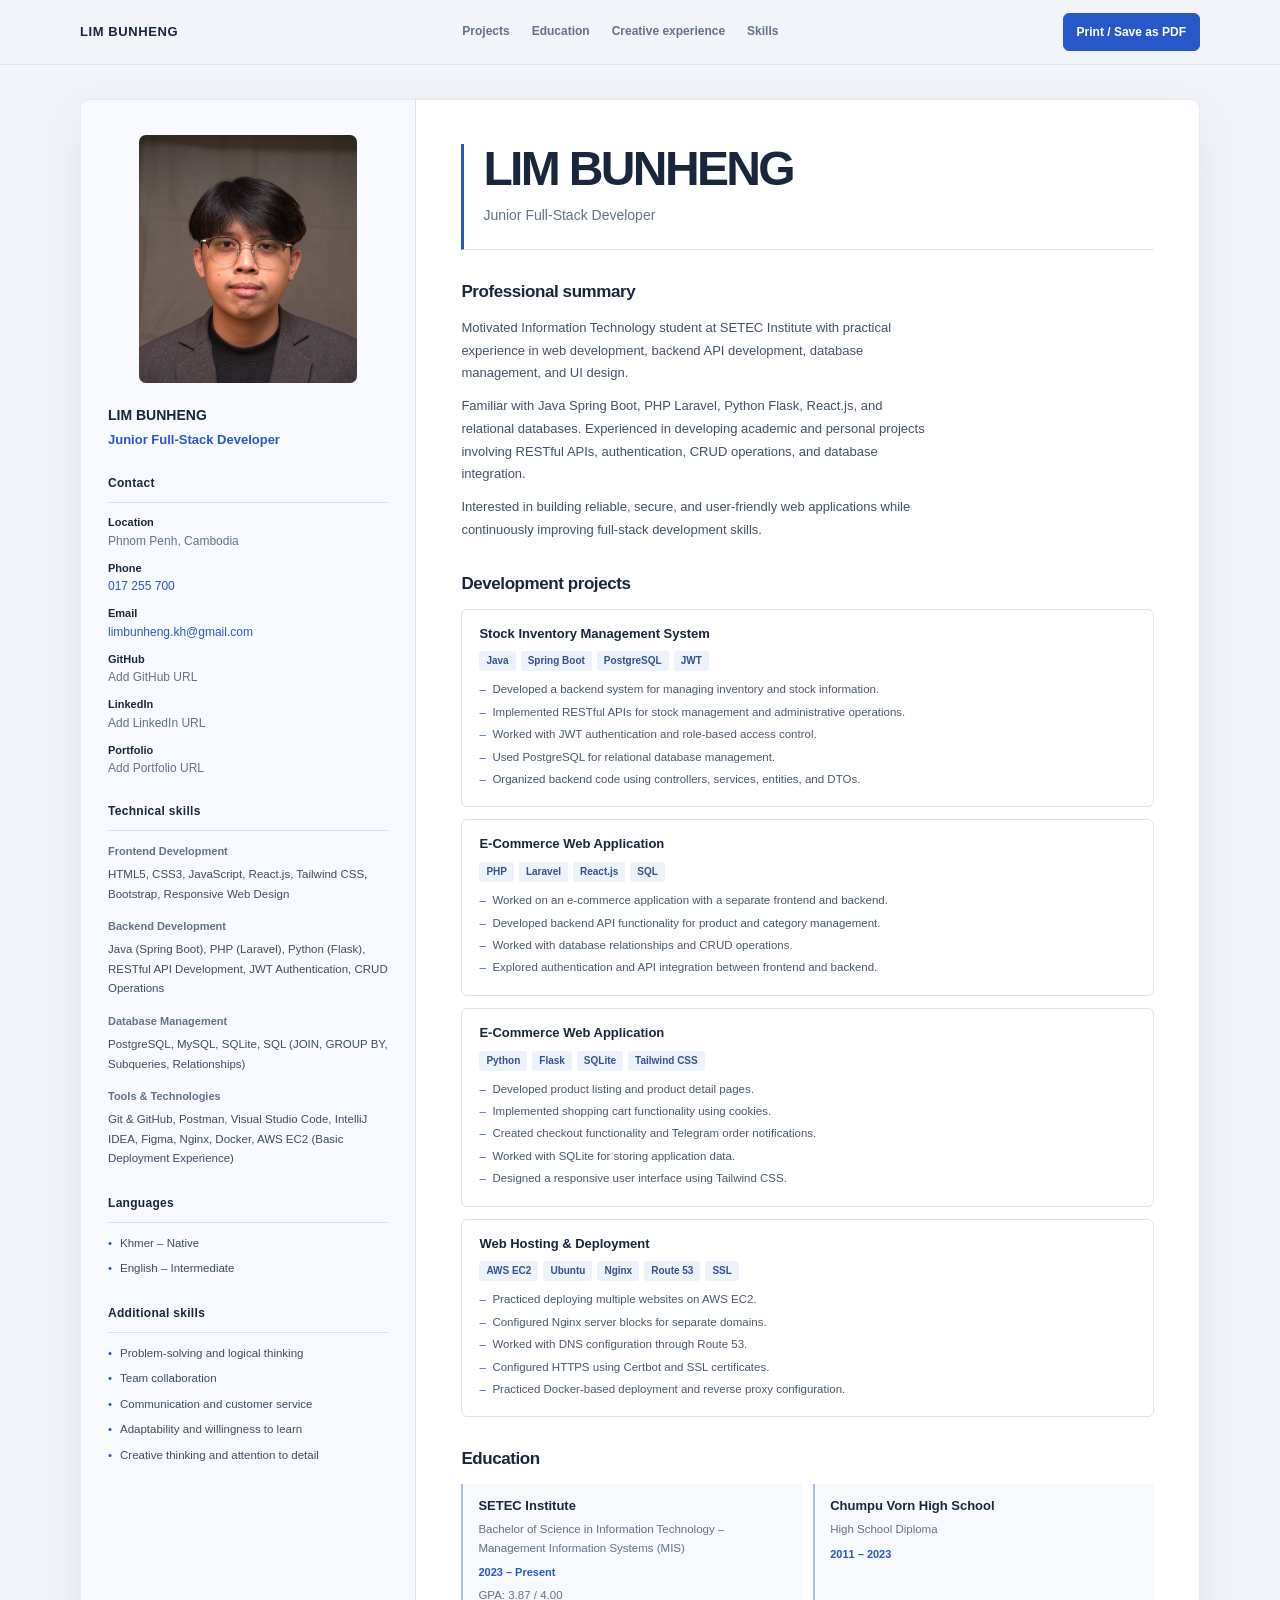
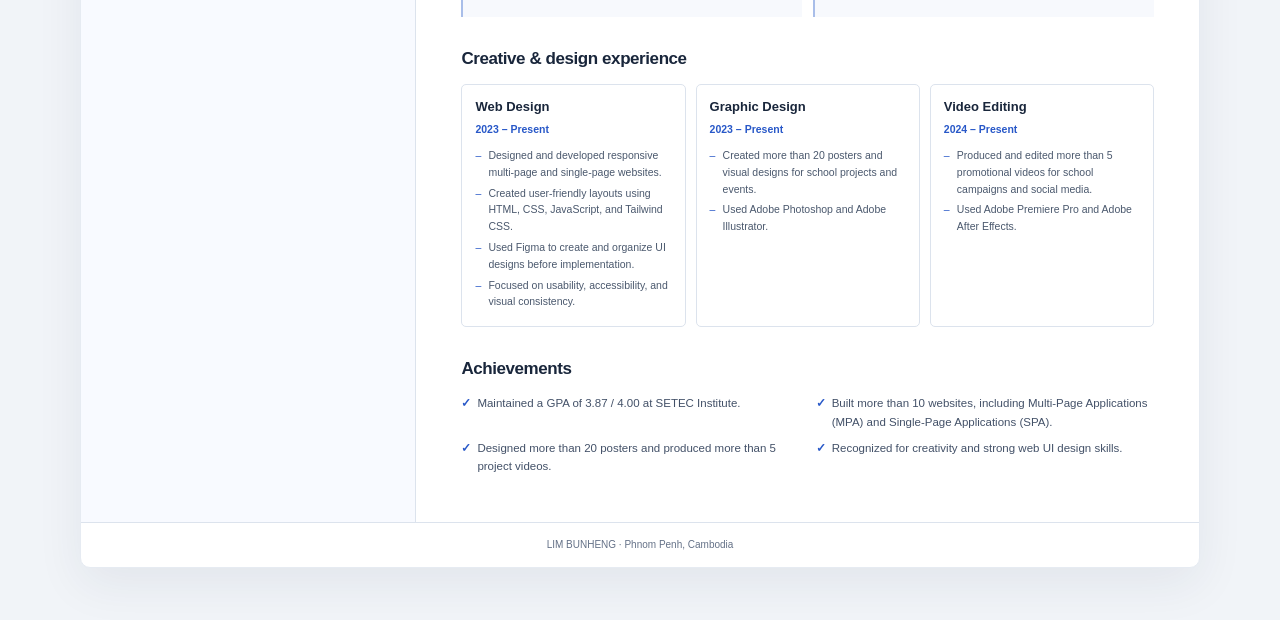
==== cv.html @ d95c737e "portfolio" ====
<!doctype html>
<html lang="en">
  <head>
    <meta charset="utf-8">
    <meta name="viewport" content="width=device-width, initial-scale=1">
    <meta name="theme-color" content="#f1f4f8">
    <meta name="description" content="LIM BUNHENG — Junior Full-Stack Developer in Phnom Penh, Cambodia.">
    <title>LIM BUNHENG | Junior Full-Stack Developer</title>
    <style>
      :root {
        color-scheme: light;
        --ink: #19263b;
        --muted: #647187;
        --accent: #2858c8;
        --accent-dark: #1d459f;
        --paper: #ffffff;
        --canvas: #f1f4f8;
        --tint: #edf2fb;
        --line: #dce3ed;
        --sidebar: #f8faff;
        --page-width: 1120px;
        --sans: "Aptos", "Segoe UI", "Helvetica Neue", Arial, sans-serif;
      }

      *,
      *::before,
      *::after {
        box-sizing: border-box;
      }

      html {
        scroll-behavior: smooth;
        scroll-padding-top: 84px;
      }

      body {
        margin: 0;
        background: var(--canvas);
        color: var(--ink);
        font-family: var(--sans);
        font-size: 15px;
        line-height: 1.65;
        -webkit-font-smoothing: antialiased;
      }

      a {
        color: var(--accent);
        text-decoration-thickness: 1px;
        text-underline-offset: 3px;
        transition: color 160ms ease, border-color 160ms ease, background 160ms ease;
      }

      a:hover {
        color: var(--accent-dark);
      }

      a:focus-visible,
      button:focus-visible {
        outline: 3px solid #89a9f3;
        outline-offset: 3px;
      }

      .site-header {
        position: sticky;
        z-index: 5;
        top: 0;
        background: rgb(241 244 248 / 94%);
        border-bottom: 1px solid rgb(220 227 237 / 85%);
        backdrop-filter: blur(12px);
      }

      .nav {
        display: flex;
        width: min(var(--page-width), calc(100% - 48px));
        min-height: 64px;
        align-items: center;
        justify-content: space-between;
        gap: 20px;
        margin: 0 auto;
      }

      .nav-name {
        color: var(--ink);
        font-size: 13px;
        font-weight: 750;
        letter-spacing: 0.045em;
        text-decoration: none;
        white-space: nowrap;
      }

      .nav-links {
        display: flex;
        align-items: center;
        justify-content: flex-end;
        gap: 22px;
      }

      .nav-links a {
        color: var(--muted);
        font-size: 12px;
        font-weight: 600;
        text-decoration: none;
      }

      .nav-links a:hover {
        color: var(--accent);
      }

      .print-button {
        min-height: 38px;
        padding: 8px 13px;
        border: 1px solid var(--accent);
        border-radius: 6px;
        background: var(--accent);
        color: #fff;
        cursor: pointer;
        font: 650 12px var(--sans);
        white-space: nowrap;
      }

      .print-button:hover {
        border-color: var(--accent-dark);
        background: var(--accent-dark);
        color: #fff;
      }

      .page {
        width: min(var(--page-width), calc(100% - 48px));
        margin: 34px auto 52px;
        overflow: hidden;
        border: 1px solid #e6ebf2;
        border-radius: 10px;
        background: var(--paper);
        box-shadow: 0 16px 48px rgb(27 43 70 / 7%);
      }

      .resume {
        display: grid;
        grid-template-columns: minmax(245px, 30%) minmax(0, 1fr);
        align-items: stretch;
      }

      .sidebar {
        padding: 35px 27px 38px;
        background: var(--sidebar);
        border-right: 1px solid var(--line);
      }

      .portrait {
        display: block;
        width: 100%;
        max-width: 218px;
        aspect-ratio: 4 / 4.55;
        margin: 0 auto 23px;
        border-radius: 7px;
        background: #e2e7ef;
        object-fit: cover;
        object-position: center 39%;
      }

      .side-title {
        margin: 0;
        color: var(--ink);
        font-size: 14px;
        font-weight: 720;
        line-height: 1.35;
      }

      .side-role {
        margin: 5px 0 20px;
        color: var(--accent);
        font-size: 13px;
        font-weight: 620;
        line-height: 1.5;
      }

      .side-section {
        margin-top: 25px;
      }

      .side-heading {
        margin: 0 0 11px;
        padding-bottom: 8px;
        border-bottom: 1px solid var(--line);
        color: var(--ink);
        font-size: 12px;
        font-weight: 720;
        letter-spacing: 0.025em;
      }

      .contact-list,
      .plain-list,
      .achievement-list,
      .project-points {
        margin: 0;
        padding: 0;
        list-style: none;
      }

      .contact-list li {
        margin: 0 0 10px;
        color: var(--muted);
        font-size: 12px;
        line-height: 1.5;
        overflow-wrap: anywhere;
      }

      .contact-label {
        display: block;
        margin-bottom: 1px;
        color: var(--ink);
        font-size: 11px;
        font-weight: 700;
      }

      .contact-list a {
        text-decoration: none;
      }

      .contact-list a:hover {
        text-decoration: underline;
      }

      .placeholder-link {
        color: var(--muted);
        text-decoration: underline dotted;
        text-underline-offset: 3px;
      }

      .skill-group + .skill-group {
        margin-top: 13px;
      }

      .skill-group h4 {
        margin: 0 0 5px;
        color: var(--muted);
        font-size: 11px;
        font-weight: 700;
      }

      .skill-group p,
      .plain-list li {
        margin: 0;
        color: #3e4c61;
        font-size: 11.5px;
        line-height: 1.7;
      }

      .plain-list li {
        position: relative;
        margin: 0 0 6px;
        padding-left: 12px;
      }

      .plain-list li::before {
        position: absolute;
        top: 0;
        left: 0;
        color: var(--accent);
        content: "•";
      }

      .main-content {
        min-width: 0;
        padding: 44px 45px 46px;
      }

      .profile-heading {
        margin-bottom: 26px;
        padding: 0 0 22px 19px;
        border-bottom: 1px solid var(--line);
        border-left: 3px solid var(--accent);
      }

      h1 {
        margin: 0;
        font-size: clamp(32px, 4.5vw, 48px);
        font-weight: 760;
        letter-spacing: -0.055em;
        line-height: 1.06;
      }

      .profile-heading p {
        margin: 9px 0 0;
        color: var(--muted);
        font-size: 14px;
      }

      .section {
        margin-top: 31px;
        scroll-margin-top: 84px;
      }

      .section:first-child {
        margin-top: 0;
      }

      .section-heading {
        margin: 0 0 13px;
        color: var(--ink);
        font-size: 17px;
        font-weight: 730;
        letter-spacing: -0.025em;
        line-height: 1.35;
      }

      .summary p {
        max-width: 66ch;
        margin: 0 0 10px;
        color: #435168;
        font-size: 13px;
        line-height: 1.75;
      }

      .project-list {
        display: grid;
        gap: 12px;
      }

      .project-card {
        padding: 15px 17px 14px;
        border: 1px solid var(--line);
        border-radius: 6px;
        background: #fff;
        transition: border-color 160ms ease, background 160ms ease, transform 160ms ease;
      }

      .project-card:hover {
        transform: translateY(-2px);
        border-color: #b6c8ed;
        background: #fcfdff;
      }

      .project-card h3,
      .experience-card h3,
      .education-card h3 {
        margin: 0;
        color: var(--ink);
        font-size: 13px;
        font-weight: 720;
        line-height: 1.45;
      }

      .technology-list {
        display: flex;
        flex-wrap: wrap;
        gap: 5px;
        margin: 8px 0 9px;
      }

      .technology-list span {
        padding: 2px 7px;
        border-radius: 3px;
        background: var(--tint);
        color: #34518d;
        font-size: 10px;
        font-weight: 620;
        line-height: 1.6;
      }

      .project-points li,
      .experience-card li {
        position: relative;
        margin: 0 0 4px;
        padding-left: 13px;
        color: #4a586d;
        font-size: 11.5px;
        line-height: 1.6;
      }

      .project-points li::before,
      .experience-card li::before {
        position: absolute;
        top: 0;
        left: 0;
        color: var(--accent);
        content: "–";
      }

      .education-list {
        display: grid;
        grid-template-columns: 1fr 1fr;
        gap: 11px;
      }

      .education-card {
        padding: 13px 15px;
        border-left: 2px solid #a9bee9;
        background: #f7f9fd;
      }

      .education-card p {
        margin: 4px 0 0;
        color: var(--muted);
        font-size: 11.5px;
        line-height: 1.6;
      }

      .education-card .education-period {
        margin-top: 7px;
        color: var(--accent);
        font-size: 11px;
        font-weight: 650;
      }

      .experience-list {
        display: grid;
        grid-template-columns: repeat(3, minmax(0, 1fr));
        gap: 10px;
      }

      .experience-card {
        padding: 13px 13px 12px;
        border: 1px solid var(--line);
        border-radius: 5px;
      }

      .experience-card .period {
        display: block;
        margin: 4px 0 9px;
        color: var(--accent);
        font-size: 10.5px;
        font-weight: 620;
      }

      .experience-card ul {
        margin: 0;
        padding: 0;
        list-style: none;
      }

      .experience-card li {
        font-size: 10.5px;
      }

      .achievement-list {
        display: grid;
        grid-template-columns: 1fr 1fr;
        gap: 8px 16px;
      }

      .achievement-list li {
        position: relative;
        padding-left: 16px;
        color: #435168;
        font-size: 11.5px;
        line-height: 1.6;
      }

      .achievement-list li::before {
        position: absolute;
        left: 0;
        color: var(--accent);
        content: "✓";
        font-weight: 750;
      }

      .footer {
        padding: 14px 20px;
        border-top: 1px solid var(--line);
        color: var(--muted);
        font-size: 10px;
        text-align: center;
      }

      @media (max-width: 800px) {
        .page {
          margin-top: 22px;
        }

        .resume {
          grid-template-columns: minmax(210px, 31%) minmax(0, 1fr);
        }

        .sidebar {
          padding: 27px 20px 30px;
        }

        .main-content {
          padding: 35px 28px 38px;
        }

        .nav-links {
          gap: 13px;
        }

        .experience-list {
          grid-template-columns: 1fr;
        }
      }

      @media (max-width: 620px) {
        body {
          font-size: 14px;
        }

        .nav {
          width: calc(100% - 32px);
          min-height: 58px;
          flex-wrap: wrap;
          gap: 9px 14px;
          padding: 10px 0;
        }

        .nav-name {
          font-size: 12px;
        }

        .nav-links {
          order: 3;
          width: 100%;
          justify-content: space-between;
          gap: 8px;
        }

        .nav-links a {
          font-size: 11px;
        }

        .print-button {
          min-height: 34px;
          padding: 6px 10px;
          font-size: 11px;
        }

        .page {
          width: calc(100% - 24px);
          margin: 14px auto 28px;
          border-radius: 7px;
        }

        .resume {
          grid-template-columns: 1fr;
        }

        .sidebar {
          display: grid;
          grid-template-columns: minmax(90px, 118px) minmax(0, 1fr);
          align-items: center;
          column-gap: 18px;
          padding: 22px 21px 24px;
          border-right: 0;
          border-bottom: 1px solid var(--line);
        }

        .portrait {
          grid-column: 1;
          grid-row: 1 / span 2;
          width: 100%;
          margin: 0;
          aspect-ratio: 1 / 1.22;
        }

        .identity {
          align-self: end;
        }

        .side-role {
          margin-bottom: 0;
        }

        .side-section {
          grid-column: 1 / -1;
          margin-top: 21px;
        }

        .side-section.contact-section {
          margin-top: 18px;
        }

        .contact-list {
          display: grid;
          grid-template-columns: 1fr 1fr;
          gap: 0 14px;
        }

        .main-content {
          padding: 30px 22px 33px;
        }

        .profile-heading {
          margin-bottom: 23px;
        }

        h1 {
          font-size: clamp(32px, 9vw, 42px);
        }

        .education-list,
        .achievement-list {
          grid-template-columns: 1fr;
        }

        .experience-list {
          grid-template-columns: 1fr;
        }
      }

      @media (max-width: 380px) {
        .sidebar {
          grid-template-columns: 88px minmax(0, 1fr);
          column-gap: 13px;
          padding-right: 16px;
          padding-left: 16px;
        }

        .contact-list {
          grid-template-columns: 1fr;
        }

        .main-content {
          padding-right: 17px;
          padding-left: 17px;
        }
      }

      @media (prefers-reduced-motion: reduce) {
        *,
        *::before,
        *::after {
          scroll-behavior: auto !important;
          transition-duration: 0.01ms !important;
        }
      }

      @page {
        size: auto;
        margin: 12mm;
      }

      @media print {
        :root {
          --ink: #172033;
          --muted: #465166;
          --accent: #234ca4;
          --line: #d4d9e1;
          --sidebar: #fff;
          --tint: #f0f3f8;
        }

        html,
        body {
          width: auto;
          background: #fff !important;
          color: #172033 !important;
          font-size: 9.5pt;
          print-color-adjust: exact;
          -webkit-print-color-adjust: exact;
        }

        .site-header,
        .print-button {
          display: none !important;
        }

        .page {
          width: 100%;
          max-width: none;
          margin: 0;
          overflow: visible;
          border: 0;
          border-radius: 0;
          box-shadow: none;
        }

        .resume {
          grid-template-columns: 28% minmax(0, 1fr);
        }

        .sidebar {
          padding: 18px 16px 20px;
          border-right: 1px solid #d4d9e1;
        }

        .portrait {
          max-width: 175px;
          margin-bottom: 16px;
        }

        .main-content {
          padding: 21px 25px 24px;
        }

        .profile-heading {
          margin-bottom: 19px;
        }

        h1 {
          font-size: 27pt;
        }

        .section {
          margin-top: 20px;
        }

        .section-heading {
          margin-bottom: 9px;
          font-size: 13pt;
        }

        .project-list {
          gap: 8px;
        }

        .project-card,
        .experience-card,
        .education-card {
          break-inside: avoid;
          page-break-inside: avoid;
        }

        .experience-list {
          grid-template-columns: repeat(3, minmax(0, 1fr));
        }

        .education-list,
        .achievement-list {
          grid-template-columns: 1fr 1fr;
        }

        .project-card:hover {
          transform: none;
          background: #fff;
        }

        a {
          color: #234ca4 !important;
        }

        .footer {
          padding: 8px 0;
        }
      }
    </style>
  </head>
  <body>
    <header class="site-header">
      <nav class="nav" aria-label="Main navigation">
        <a class="nav-name" href="#top">LIM BUNHENG</a>
        <div class="nav-links">
          <a href="#projects">Projects</a>
          <a href="#education">Education</a>
          <a href="#experience">Creative experience</a>
          <a href="#skills">Skills</a>
        </div>
        <button class="print-button" type="button" onclick="window.print()">Print / Save as PDF</button>
      </nav>
    </header>

    <main class="page" id="top">
      <div class="resume">
        <aside class="sidebar" aria-label="Profile and skills">
          <img
            class="portrait"
            src="profile.jpg"
            alt="Portrait of LIM BUNHENG"
          >
          <div class="identity">
            <h2 class="side-title">LIM BUNHENG</h2>
            <p class="side-role">Junior Full-Stack Developer</p>
          </div>

          <section class="side-section contact-section" aria-labelledby="contact-heading">
            <h3 class="side-heading" id="contact-heading">Contact</h3>
            <ul class="contact-list">
              <li><span class="contact-label">Location</span>Phnom Penh, Cambodia</li>
              <li><span class="contact-label">Phone</span><a href="tel:017255700">017 255 700</a></li>
              <li><span class="contact-label">Email</span><a href="mailto:limbunheng.kh@gmail.com">limbunheng.kh@gmail.com</a></li>
              <li><span class="contact-label">GitHub</span><a class="placeholder-link" id="github-placeholder" href="#github-placeholder">Add GitHub URL</a></li>
              <li><span class="contact-label">LinkedIn</span><a class="placeholder-link" id="linkedin-placeholder" href="#linkedin-placeholder">Add LinkedIn URL</a></li>
              <li><span class="contact-label">Portfolio</span><a class="placeholder-link" id="portfolio-placeholder" href="#portfolio-placeholder">Add Portfolio URL</a></li>
            </ul>
          </section>

          <section class="side-section" id="skills" aria-labelledby="skills-heading">
            <h3 class="side-heading" id="skills-heading">Technical skills</h3>
            <div class="skill-group">
              <h4>Frontend Development</h4>
              <p>HTML5, CSS3, JavaScript, React.js, Tailwind CSS, Bootstrap, Responsive Web Design</p>
            </div>
            <div class="skill-group">
              <h4>Backend Development</h4>
              <p>Java (Spring Boot), PHP (Laravel), Python (Flask), RESTful API Development, JWT Authentication, CRUD Operations</p>
            </div>
            <div class="skill-group">
              <h4>Database Management</h4>
              <p>PostgreSQL, MySQL, SQLite, SQL (JOIN, GROUP BY, Subqueries, Relationships)</p>
            </div>
            <div class="skill-group">
              <h4>Tools &amp; Technologies</h4>
              <p>Git &amp; GitHub, Postman, Visual Studio Code, IntelliJ IDEA, Figma, Nginx, Docker, AWS EC2 (Basic Deployment Experience)</p>
            </div>
          </section>

          <section class="side-section" aria-labelledby="languages-heading">
            <h3 class="side-heading" id="languages-heading">Languages</h3>
            <ul class="plain-list">
              <li>Khmer – Native</li>
              <li>English – Intermediate</li>
            </ul>
          </section>

          <section class="side-section" aria-labelledby="additional-heading">
            <h3 class="side-heading" id="additional-heading">Additional skills</h3>
            <ul class="plain-list">
              <li>Problem-solving and logical thinking</li>
              <li>Team collaboration</li>
              <li>Communication and customer service</li>
              <li>Adaptability and willingness to learn</li>
              <li>Creative thinking and attention to detail</li>
            </ul>
          </section>
        </aside>

        <div class="main-content">
          <header class="profile-heading">
            <h1>LIM BUNHENG</h1>
            <p>Junior Full-Stack Developer</p>
          </header>

          <section class="section summary" aria-labelledby="summary-heading">
            <h2 class="section-heading" id="summary-heading">Professional summary</h2>
            <p>Motivated Information Technology student at SETEC Institute with practical experience in web development, backend API development, database management, and UI design.</p>
            <p>Familiar with Java Spring Boot, PHP Laravel, Python Flask, React.js, and relational databases. Experienced in developing academic and personal projects involving RESTful APIs, authentication, CRUD operations, and database integration.</p>
            <p>Interested in building reliable, secure, and user-friendly web applications while continuously improving full-stack development skills.</p>
          </section>

          <section class="section" id="projects" aria-labelledby="projects-heading">
            <h2 class="section-heading" id="projects-heading">Development projects</h2>
            <div class="project-list">
              <article class="project-card">
                <h3>Stock Inventory Management System</h3>
                <div class="technology-list" aria-label="Technologies">
                  <span>Java</span><span>Spring Boot</span><span>PostgreSQL</span><span>JWT</span>
                </div>
                <ul class="project-points">
                  <li>Developed a backend system for managing inventory and stock information.</li>
                  <li>Implemented RESTful APIs for stock management and administrative operations.</li>
                  <li>Worked with JWT authentication and role-based access control.</li>
                  <li>Used PostgreSQL for relational database management.</li>
                  <li>Organized backend code using controllers, services, entities, and DTOs.</li>
                </ul>
              </article>

              <article class="project-card">
                <h3>E-Commerce Web Application</h3>
                <div class="technology-list" aria-label="Technologies">
                  <span>PHP</span><span>Laravel</span><span>React.js</span><span>SQL</span>
                </div>
                <ul class="project-points">
                  <li>Worked on an e-commerce application with a separate frontend and backend.</li>
                  <li>Developed backend API functionality for product and category management.</li>
                  <li>Worked with database relationships and CRUD operations.</li>
                  <li>Explored authentication and API integration between frontend and backend.</li>
                </ul>
              </article>

              <article class="project-card">
                <h3>E-Commerce Web Application</h3>
                <div class="technology-list" aria-label="Technologies">
                  <span>Python</span><span>Flask</span><span>SQLite</span><span>Tailwind CSS</span>
                </div>
                <ul class="project-points">
                  <li>Developed product listing and product detail pages.</li>
                  <li>Implemented shopping cart functionality using cookies.</li>
                  <li>Created checkout functionality and Telegram order notifications.</li>
                  <li>Worked with SQLite for storing application data.</li>
                  <li>Designed a responsive user interface using Tailwind CSS.</li>
                </ul>
              </article>

              <article class="project-card">
                <h3>Web Hosting &amp; Deployment</h3>
                <div class="technology-list" aria-label="Technologies">
                  <span>AWS EC2</span><span>Ubuntu</span><span>Nginx</span><span>Route 53</span><span>SSL</span>
                </div>
                <ul class="project-points">
                  <li>Practiced deploying multiple websites on AWS EC2.</li>
                  <li>Configured Nginx server blocks for separate domains.</li>
                  <li>Worked with DNS configuration through Route 53.</li>
                  <li>Configured HTTPS using Certbot and SSL certificates.</li>
                  <li>Practiced Docker-based deployment and reverse proxy configuration.</li>
                </ul>
              </article>
            </div>
          </section>

          <section class="section" id="education" aria-labelledby="education-heading">
            <h2 class="section-heading" id="education-heading">Education</h2>
            <div class="education-list">
              <article class="education-card">
                <h3>SETEC Institute</h3>
                <p>Bachelor of Science in Information Technology – Management Information Systems (MIS)</p>
                <p class="education-period">2023 – Present</p>
                <p>GPA: 3.87 / 4.00</p>
              </article>
              <article class="education-card">
                <h3>Chumpu Vorn High School</h3>
                <p>High School Diploma</p>
                <p class="education-period">2011 – 2023</p>
              </article>
            </div>
          </section>

          <section class="section" id="experience" aria-labelledby="experience-heading">
            <h2 class="section-heading" id="experience-heading">Creative &amp; design experience</h2>
            <div class="experience-list">
              <article class="experience-card">
                <h3>Web Design</h3>
                <span class="period">2023 – Present</span>
                <ul>
                  <li>Designed and developed responsive multi-page and single-page websites.</li>
                  <li>Created user-friendly layouts using HTML, CSS, JavaScript, and Tailwind CSS.</li>
                  <li>Used Figma to create and organize UI designs before implementation.</li>
                  <li>Focused on usability, accessibility, and visual consistency.</li>
                </ul>
              </article>
              <article class="experience-card">
                <h3>Graphic Design</h3>
                <span class="period">2023 – Present</span>
                <ul>
                  <li>Created more than 20 posters and visual designs for school projects and events.</li>
                  <li>Used Adobe Photoshop and Adobe Illustrator.</li>
                </ul>
              </article>
              <article class="experience-card">
                <h3>Video Editing</h3>
                <span class="period">2024 – Present</span>
                <ul>
                  <li>Produced and edited more than 5 promotional videos for school campaigns and social media.</li>
                  <li>Used Adobe Premiere Pro and Adobe After Effects.</li>
                </ul>
              </article>
            </div>
          </section>

          <section class="section" aria-labelledby="achievements-heading">
            <h2 class="section-heading" id="achievements-heading">Achievements</h2>
            <ul class="achievement-list">
              <li>Maintained a GPA of 3.87 / 4.00 at SETEC Institute.</li>
              <li>Built more than 10 websites, including Multi-Page Applications (MPA) and Single-Page Applications (SPA).</li>
              <li>Designed more than 20 posters and produced more than 5 project videos.</li>
              <li>Recognized for creativity and strong web UI design skills.</li>
            </ul>
          </section>
        </div>
      </div>
      <footer class="footer">LIM BUNHENG · Phnom Penh, Cambodia</footer>
    </main>
  </body>
</html>
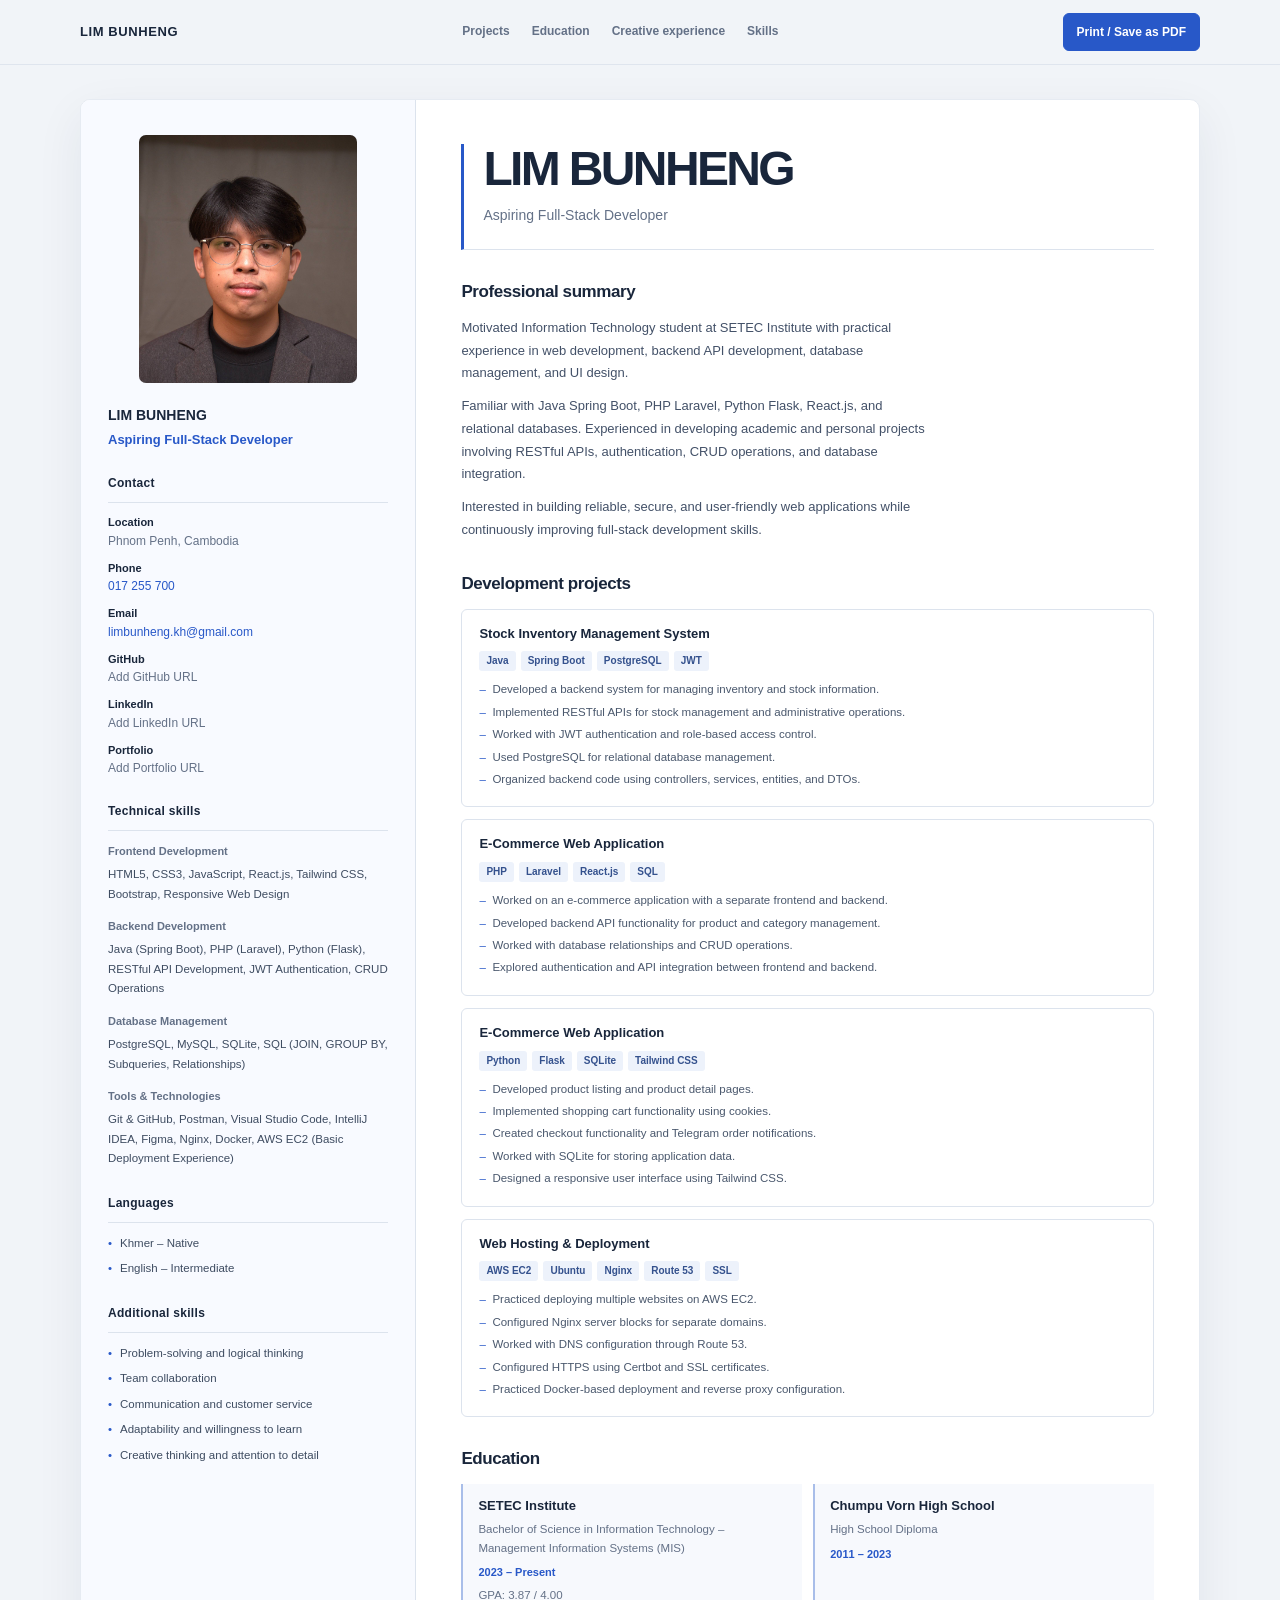
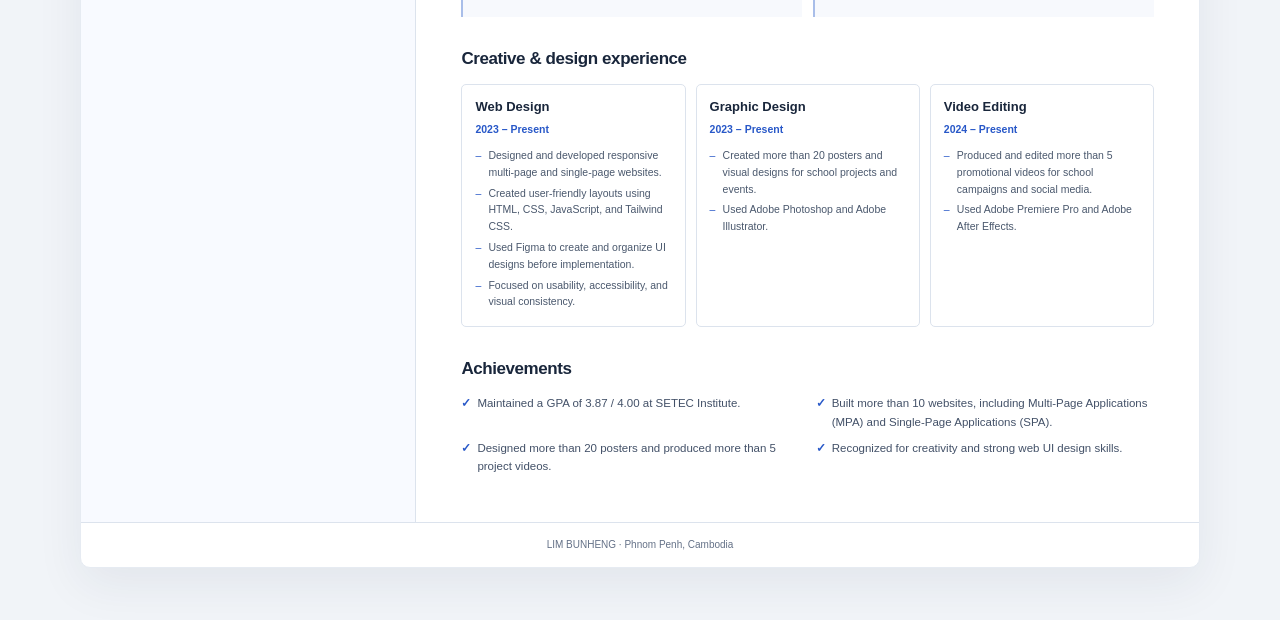
==== commit 8f12def2: "prepare for tesing" ====
--- a/cv.html
+++ b/cv.html
@@ -4,8 +4,8 @@
     <meta charset="utf-8">
     <meta name="viewport" content="width=device-width, initial-scale=1">
     <meta name="theme-color" content="#f1f4f8">
-    <meta name="description" content="LIM BUNHENG — Junior Full-Stack Developer in Phnom Penh, Cambodia.">
-    <title>LIM BUNHENG | Junior Full-Stack Developer</title>
+    <meta name="description" content="LIM BUNHENG — Aspiring Full-Stack Developer in Phnom Penh, Cambodia.">
+    <title>LIM BUNHENG | Aspiring Full-Stack Developer</title>
     <style>
       :root {
         color-scheme: light;
@@ -757,7 +757,7 @@
           >
           <div class="identity">
             <h2 class="side-title">LIM BUNHENG</h2>
-            <p class="side-role">Junior Full-Stack Developer</p>
+            <p class="side-role">Aspiring Full-Stack Developer</p>
           </div>
 
           <section class="side-section contact-section" aria-labelledby="contact-heading">
@@ -815,7 +815,7 @@
         <div class="main-content">
           <header class="profile-heading">
             <h1>LIM BUNHENG</h1>
-            <p>Junior Full-Stack Developer</p>
+            <p>Aspiring Full-Stack Developer</p>
           </header>
 
           <section class="section summary" aria-labelledby="summary-heading">
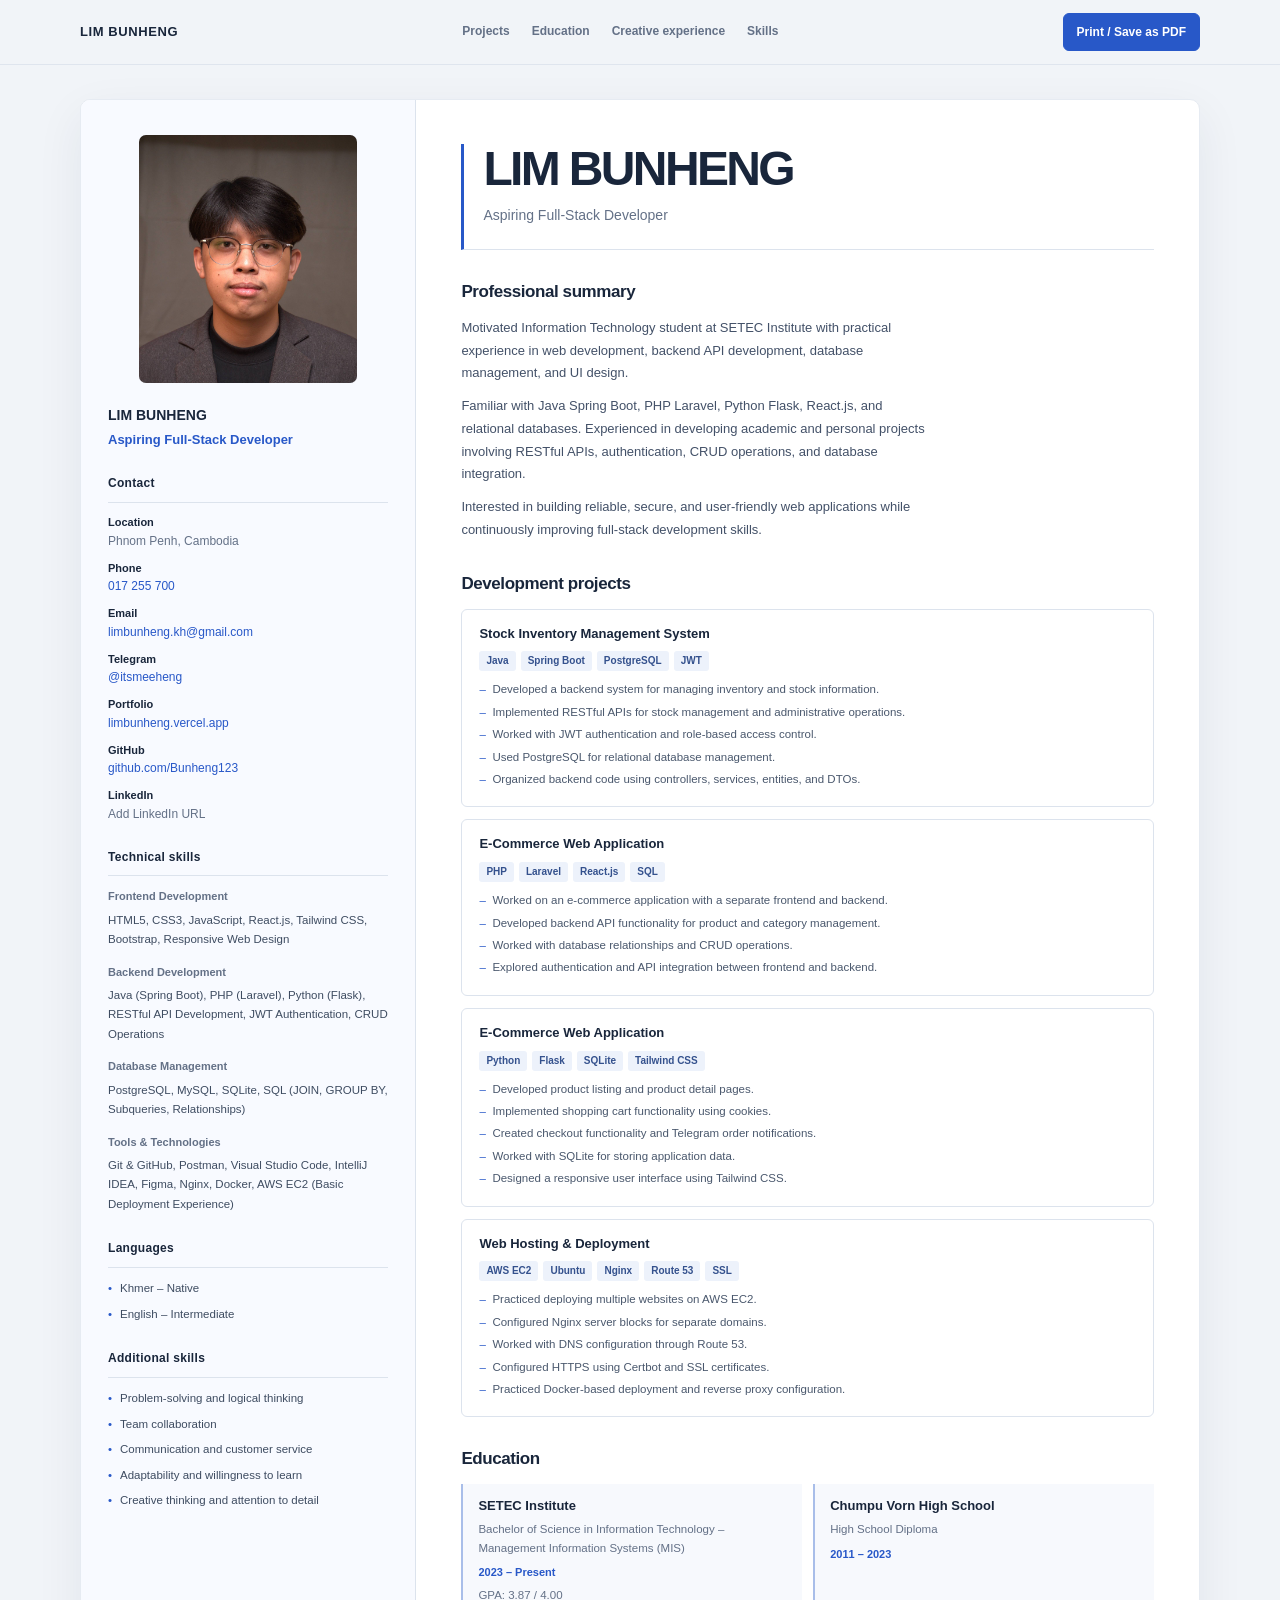
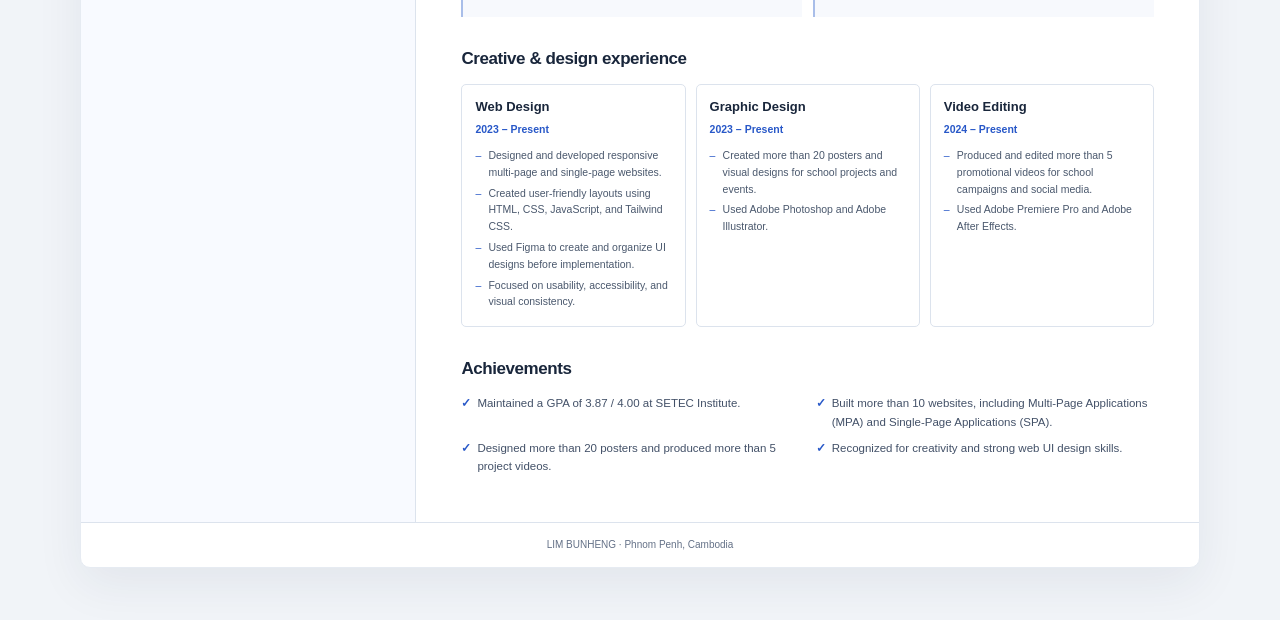
==== commit 37707100: "app project later" ====
--- a/cv.html
+++ b/cv.html
@@ -766,9 +766,10 @@
               <li><span class="contact-label">Location</span>Phnom Penh, Cambodia</li>
               <li><span class="contact-label">Phone</span><a href="tel:017255700">017 255 700</a></li>
               <li><span class="contact-label">Email</span><a href="mailto:limbunheng.kh@gmail.com">limbunheng.kh@gmail.com</a></li>
-              <li><span class="contact-label">GitHub</span><a class="placeholder-link" id="github-placeholder" href="#github-placeholder">Add GitHub URL</a></li>
+              <li><span class="contact-label">Telegram</span><a href="https://t.me/itsmeeheng" target="_blank" rel="noopener noreferrer">@itsmeeheng</a></li>
+              <li><span class="contact-label">Portfolio</span><a href="https://limbunheng.vercel.app" target="_blank" rel="noopener noreferrer">limbunheng.vercel.app</a></li>
+              <li><span class="contact-label">GitHub</span><a href="https://github.com/Bunheng123" target="_blank" rel="noopener noreferrer">github.com/Bunheng123</a></li>
               <li><span class="contact-label">LinkedIn</span><a class="placeholder-link" id="linkedin-placeholder" href="#linkedin-placeholder">Add LinkedIn URL</a></li>
-              <li><span class="contact-label">Portfolio</span><a class="placeholder-link" id="portfolio-placeholder" href="#portfolio-placeholder">Add Portfolio URL</a></li>
             </ul>
           </section>
 
